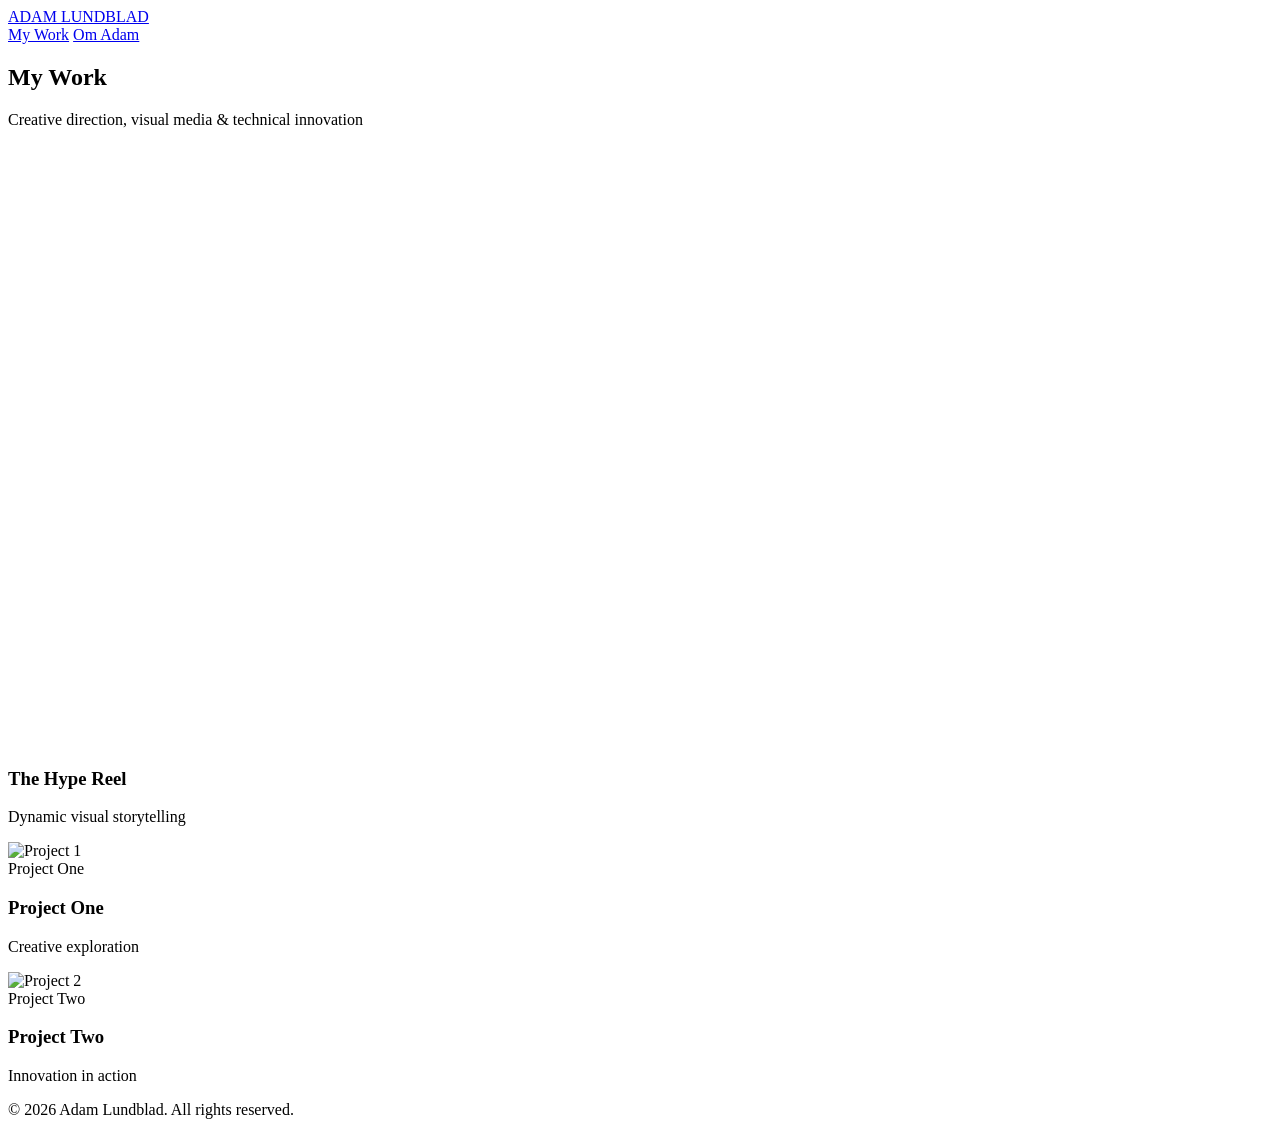
==== index.html @ 7aebf374 "main Added all" ====
<!DOCTYPE html>
<html lang="en">
<head>
    <meta charset="UTF-8">
    <meta name="viewport" content="width=device-width, initial-scale=1.0">
    <title>Adam Lundblad - My Work</title>
    <link rel="stylesheet" href="styles.css">
</head>
<body>
    <nav class="navbar">
        <div class="nav-container">
            <a href="index.html" class="logo">ADAM LUNDBLAD</a>
            <div class="nav-menu">
                <a href="index.html" class="nav-link active">My Work</a>
                <a href="about.html" class="nav-link">Om Adam</a>
            </div>
        </div>
    </nav>

    <main class="main-content">
        <section class="hero">
            <div class="hero-content">
                <h1>My Work</h1>
                <p>Creative direction, visual media & technical innovation</p>
            </div>
        </section>

        <section class="portfolio">
            <div class="portfolio-grid">
                <!-- The Hype Reel -->
                <div class="portfolio-item featured">
                    <div class="video-container">
                        <iframe width="100%" height="600" style="border-radius: 8px; border: none;" src="https://www.youtube.com/embed/ImdGEAV1Suw" frameborder="0" allow="accelerometer; autoplay; clipboard-write; encrypted-media; gyroscope; picture-in-picture" allowfullscreen></iframe>
                    </div>
                    <div class="item-info">
                        <h3>The Hype Reel</h3>
                        <p>Dynamic visual storytelling</p>
                    </div>
                </div>

                <!-- Project 1 -->
                <div class="portfolio-item">
                    <div class="image-container">
                        <img src="assets/project-1.png" alt="Project 1">
                        <div class="overlay">
                            <span>Project One</span>
                        </div>
                    </div>
                    <div class="item-info">
                        <h3>Project One</h3>
                        <p>Creative exploration</p>
                    </div>
                </div>

                <!-- Project 2 -->
                <div class="portfolio-item">
                    <div class="image-container">
                        <img src="assets/project-2.png" alt="Project 2">
                        <div class="overlay">
                            <span>Project Two</span>
                        </div>
                    </div>
                    <div class="item-info">
                        <h3>Project Two</h3>
                        <p>Innovation in action</p>
                    </div>
                </div>
            </div>
        </section>
    </main>

    <footer class="footer">
        <p>&copy; 2026 Adam Lundblad. All rights reserved.</p>
    </footer>
</body>
</html>
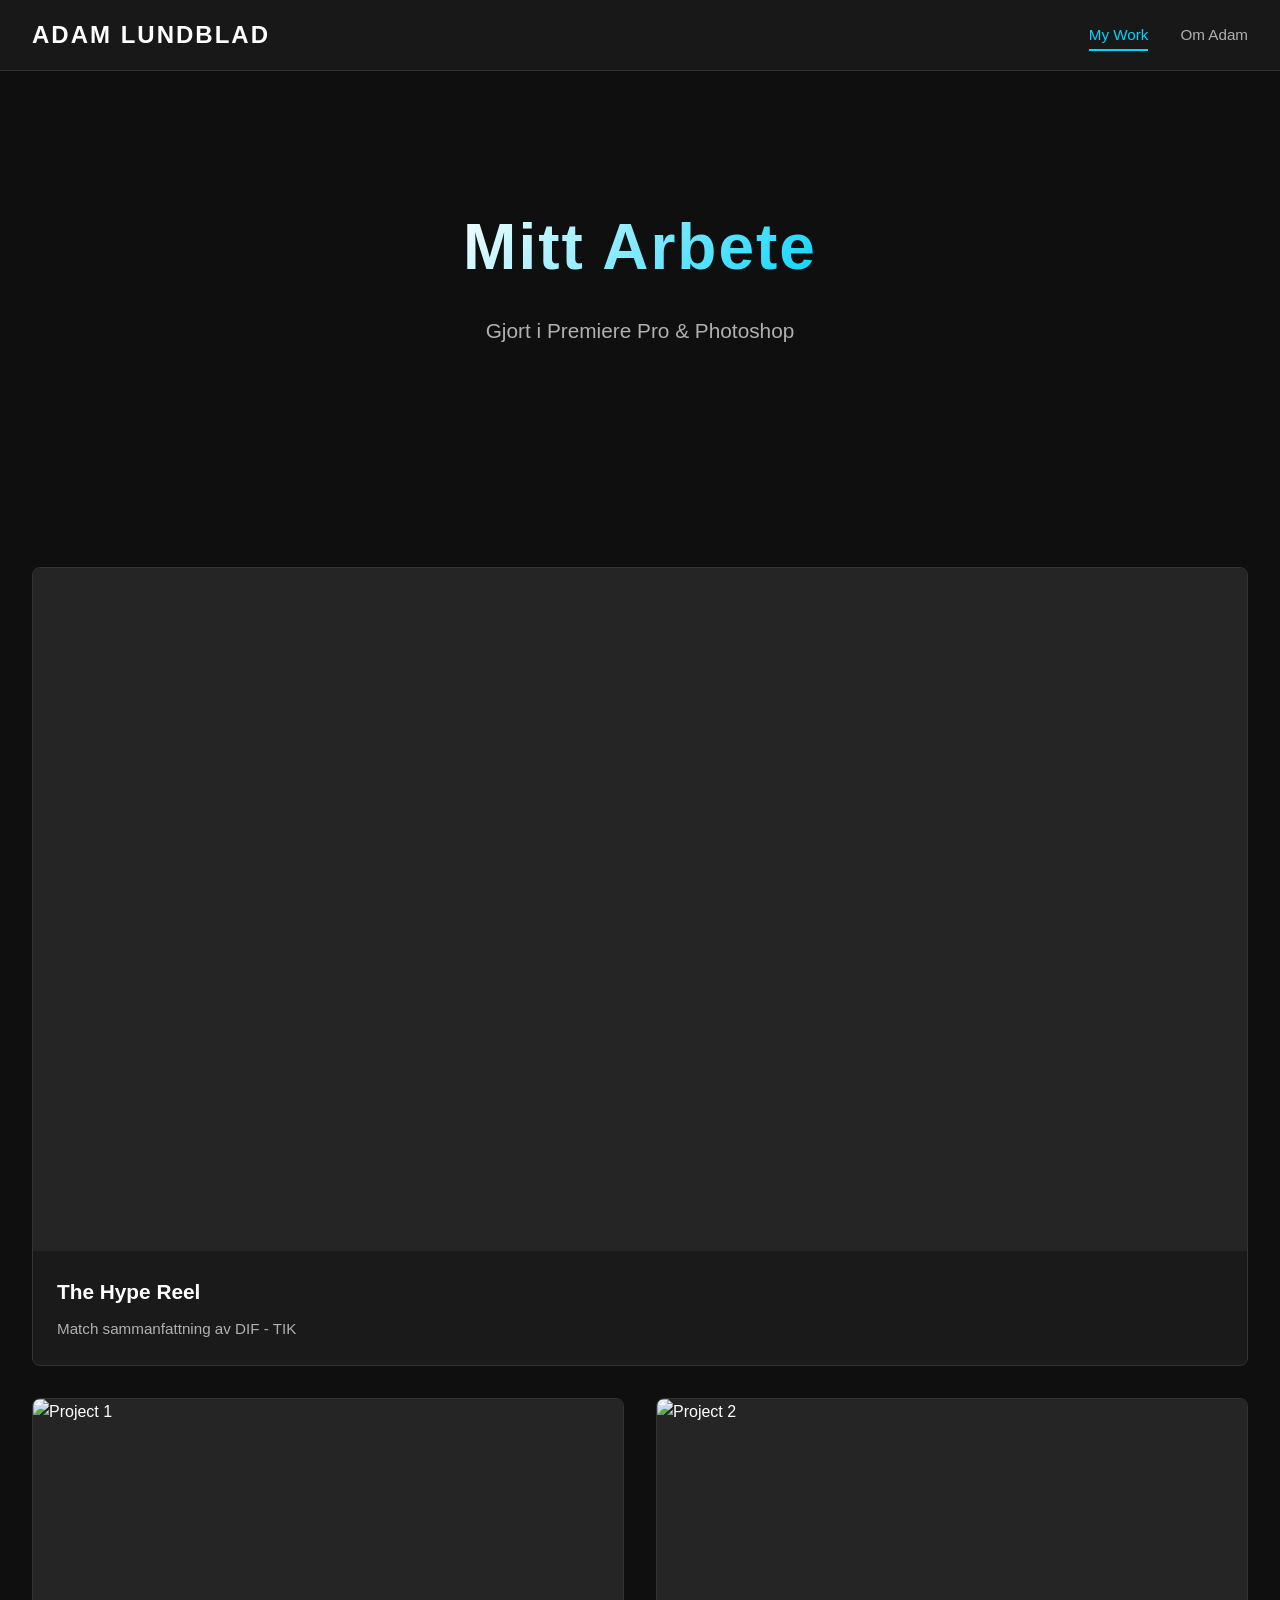
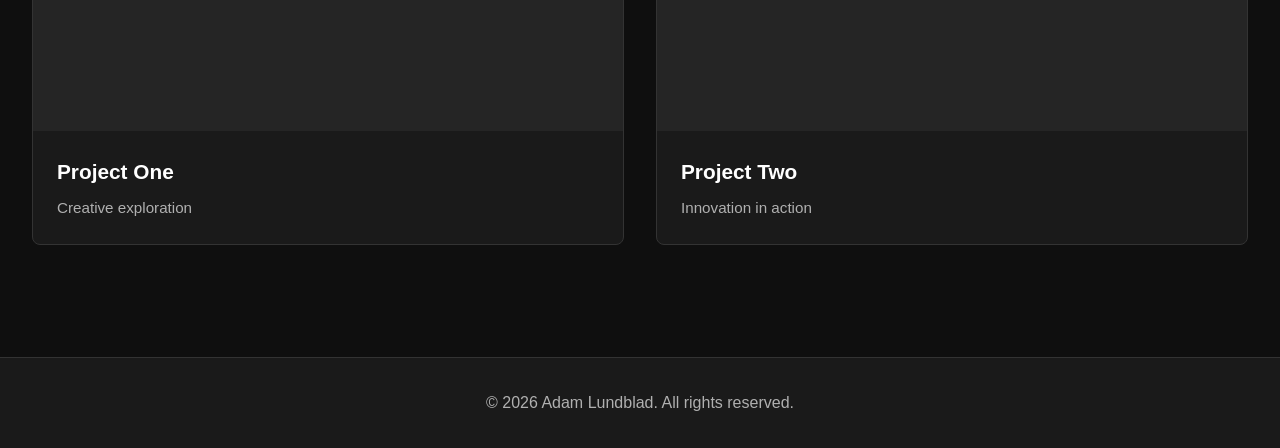
==== commit f2b6a591: "main nytt nytt" ====
--- a/index.html
+++ b/index.html
@@ -20,8 +20,8 @@
     <main class="main-content">
         <section class="hero">
             <div class="hero-content">
-                <h1>My Work</h1>
-                <p>Creative direction, visual media & technical innovation</p>
+                <h1>Mitt Arbete</h1>
+                <p>Gjort i Premiere Pro & Photoshop</p>
             </div>
         </section>
 
@@ -34,7 +34,7 @@
                     </div>
                     <div class="item-info">
                         <h3>The Hype Reel</h3>
-                        <p>Dynamic visual storytelling</p>
+                        <p>Match sammanfattning av DIF - TIK</p>
                     </div>
                 </div>
 
--- a/styles.css
+++ b/styles.css
@@ -0,0 +1,390 @@
+* {
+    margin: 0;
+    padding: 0;
+    box-sizing: border-box;
+}
+
+:root {
+    --bg-dark: #0f0f0f;
+    --bg-secondary: #1a1a1a;
+    --bg-tertiary: #252525;
+    --text-primary: #ffffff;
+    --text-secondary: #b0b0b0;
+    --accent: #00d4ff;
+    --accent-hover: #00b8d4;
+    --border: #333333;
+}
+
+body {
+    font-family: -apple-system, BlinkMacSystemFont, 'Segoe UI', 'Roboto', 'Oxygen', 'Ubuntu', 'Cantarell', sans-serif;
+    background-color: var(--bg-dark);
+    color: var(--text-primary);
+    line-height: 1.6;
+    overflow-x: hidden;
+}
+
+/* Navigation */
+.navbar {
+    background-color: var(--bg-secondary);
+    border-bottom: 1px solid var(--border);
+    position: sticky;
+    top: 0;
+    z-index: 100;
+    backdrop-filter: blur(10px);
+    background-color: rgba(26, 26, 26, 0.95);
+}
+
+.nav-container {
+    max-width: 1400px;
+    margin: 0 auto;
+    padding: 1rem 2rem;
+    display: flex;
+    justify-content: space-between;
+    align-items: center;
+}
+
+.logo {
+    font-size: 1.5rem;
+    font-weight: 700;
+    color: var(--text-primary);
+    text-decoration: none;
+    letter-spacing: 2px;
+    transition: color 0.3s ease;
+}
+
+.logo:hover {
+    color: var(--accent);
+}
+
+.nav-menu {
+    display: flex;
+    gap: 2rem;
+}
+
+.nav-link {
+    color: var(--text-secondary);
+    text-decoration: none;
+    font-size: 0.95rem;
+    font-weight: 500;
+    transition: all 0.3s ease;
+    position: relative;
+}
+
+.nav-link:hover {
+    color: var(--accent);
+}
+
+.nav-link.active {
+    color: var(--accent);
+}
+
+.nav-link.active::after {
+    content: '';
+    position: absolute;
+    bottom: -4px;
+    left: 0;
+    right: 0;
+    height: 2px;
+    background-color: var(--accent);
+}
+
+/* Main Content */
+.main-content {
+    max-width: 1400px;
+    margin: 0 auto;
+    padding: 0 2rem;
+    min-height: calc(100vh - 200px);
+}
+
+/* Hero Section */
+.hero {
+    display: flex;
+    align-items: center;
+    justify-content: center;
+    min-height: 400px;
+    text-align: center;
+    padding: 4rem 0;
+}
+
+.hero-content h1 {
+    font-size: 4rem;
+    font-weight: 800;
+    margin-bottom: 1rem;
+    letter-spacing: 2px;
+    background: linear-gradient(135deg, var(--text-primary) 0%, var(--accent) 100%);
+    -webkit-background-clip: text;
+    -webkit-text-fill-color: transparent;
+    background-clip: text;
+}
+
+.hero-content p {
+    font-size: 1.3rem;
+    color: var(--text-secondary);
+    max-width: 600px;
+    margin: 0 auto;
+}
+
+/* Portfolio Grid */
+.portfolio {
+    padding: 3rem 0;
+}
+
+.portfolio-grid {
+    display: grid;
+    grid-template-columns: repeat(2, 1fr);
+    gap: 2rem;
+    margin-top: 3rem;
+}
+
+.portfolio-item {
+    background-color: var(--bg-secondary);
+    border: 1px solid var(--border);
+    border-radius: 8px;
+    overflow: hidden;
+    transition: all 0.3s ease;
+    cursor: pointer;
+}
+
+.portfolio-item:hover {
+    border-color: var(--accent);
+    transform: translateY(-5px);
+    box-shadow: 0 10px 30px rgba(0, 212, 255, 0.1);
+}
+
+.portfolio-item.featured {
+    grid-column: span 2;
+}
+
+.video-container,
+.image-container {
+    position: relative;
+    width: 100%;
+    overflow: hidden;
+    background-color: var(--bg-tertiary);
+}
+
+.video-container {
+    aspect-ratio: 16 / 9;
+}
+
+.image-container {
+    aspect-ratio: 16 / 9;
+}
+
+.video-container video,
+.image-container img {
+    width: 100%;
+    height: 100%;
+    object-fit: cover;
+    transition: transform 0.3s ease;
+}
+
+.portfolio-item:hover .video-container video,
+.portfolio-item:hover .image-container img {
+    transform: scale(1.05);
+}
+
+.image-container {
+    position: relative;
+}
+
+.overlay {
+    position: absolute;
+    top: 0;
+    left: 0;
+    right: 0;
+    bottom: 0;
+    background: rgba(0, 212, 255, 0.1);
+    display: flex;
+    align-items: center;
+    justify-content: center;
+    opacity: 0;
+    transition: opacity 0.3s ease;
+}
+
+.overlay span {
+    color: var(--accent);
+    font-weight: 600;
+    font-size: 1.1rem;
+}
+
+.portfolio-item:hover .overlay {
+    opacity: 1;
+}
+
+.item-info {
+    padding: 1.5rem;
+}
+
+.item-info h3 {
+    font-size: 1.3rem;
+    margin-bottom: 0.5rem;
+    color: var(--text-primary);
+}
+
+.item-info p {
+    color: var(--text-secondary);
+    font-size: 0.95rem;
+}
+
+/* About Section */
+.about-section {
+    padding: 4rem 0;
+}
+
+.about-container {
+    display: grid;
+    grid-template-columns: 1fr 1fr;
+    gap: 4rem;
+    align-items: start;
+}
+
+.about-image {
+    position: sticky;
+    top: 100px;
+}
+
+.about-image img {
+    width: 100%;
+    border-radius: 8px;
+    border: 1px solid var(--border);
+    box-shadow: 0 20px 40px rgba(0, 212, 255, 0.05);
+    transition: all 0.3s ease;
+}
+
+.about-image:hover img {
+    border-color: var(--accent);
+    box-shadow: 0 20px 40px rgba(0, 212, 255, 0.15);
+}
+
+.about-content h1 {
+    font-size: 3rem;
+    margin-bottom: 2rem;
+    letter-spacing: 1px;
+    background: linear-gradient(135deg, var(--text-primary) 0%, var(--accent) 100%);
+    -webkit-background-clip: text;
+    -webkit-text-fill-color: transparent;
+    background-clip: text;
+}
+
+.about-text {
+    margin-bottom: 2rem;
+}
+
+.about-text p {
+    font-size: 1.1rem;
+    color: var(--text-secondary);
+    line-height: 1.8;
+    margin-bottom: 1.5rem;
+}
+
+.skills h3 {
+    font-size: 1.3rem;
+    color: var(--accent);
+    margin-bottom: 1rem;
+}
+
+.skills ul {
+    list-style: none;
+}
+
+.skills li {
+    padding: 0.8rem;
+    margin-bottom: 0.5rem;
+    background-color: var(--bg-secondary);
+    border-left: 3px solid var(--accent);
+    border-radius: 4px;
+    color: var(--text-secondary);
+    transition: all 0.3s ease;
+}
+
+.skills li:hover {
+    background-color: var(--bg-tertiary);
+    color: var(--text-primary);
+    padding-left: 1.2rem;
+}
+
+/* Footer */
+.footer {
+    background-color: var(--bg-secondary);
+    border-top: 1px solid var(--border);
+    padding: 2rem;
+    text-align: center;
+    color: var(--text-secondary);
+    margin-top: 4rem;
+}
+
+/* Responsive Design */
+@media (max-width: 1024px) {
+    .portfolio-grid {
+        grid-template-columns: 1fr;
+        gap: 1.5rem;
+    }
+
+    .portfolio-item.featured {
+        grid-column: span 1;
+    }
+
+    .about-container {
+        grid-template-columns: 1fr;
+        gap: 2rem;
+    }
+
+    .about-image {
+        position: static;
+    }
+}
+
+@media (max-width: 768px) {
+    .hero-content h1 {
+        font-size: 2.5rem;
+    }
+
+    .hero-content p {
+        font-size: 1rem;
+    }
+
+    .nav-menu {
+        gap: 1rem;
+    }
+
+    .nav-link {
+        font-size: 0.85rem;
+    }
+
+    .portfolio-grid {
+        grid-template-columns: 1fr;
+    }
+
+    .about-content h1 {
+        font-size: 2rem;
+    }
+
+    .main-content {
+        padding: 0 1rem;
+    }
+
+    .about-container {
+        gap: 1.5rem;
+    }
+}
+
+@media (max-width: 480px) {
+    .hero-content h1 {
+        font-size: 1.8rem;
+    }
+
+    .nav-container {
+        flex-direction: column;
+        gap: 1rem;
+    }
+
+    .nav-menu {
+        width: 100%;
+        justify-content: center;
+    }
+
+    .logo {
+        font-size: 1.2rem;
+    }
+}
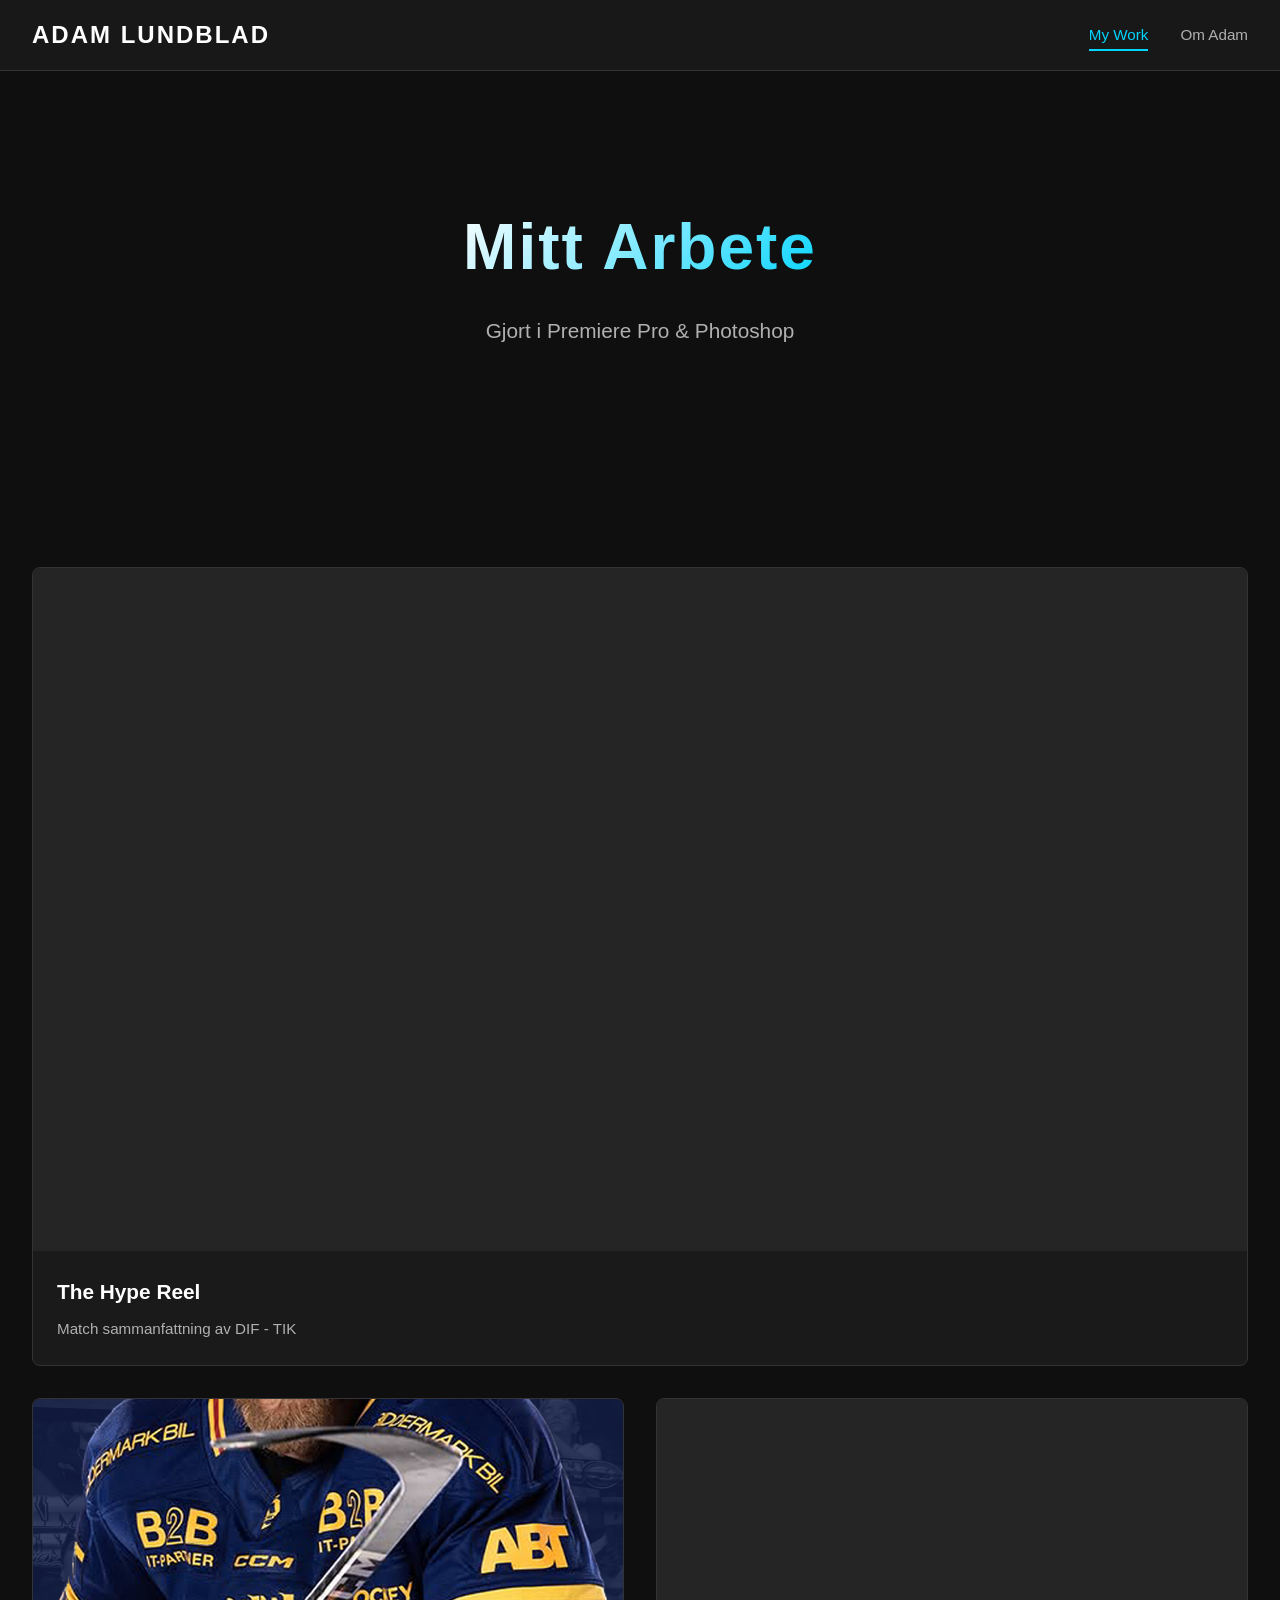
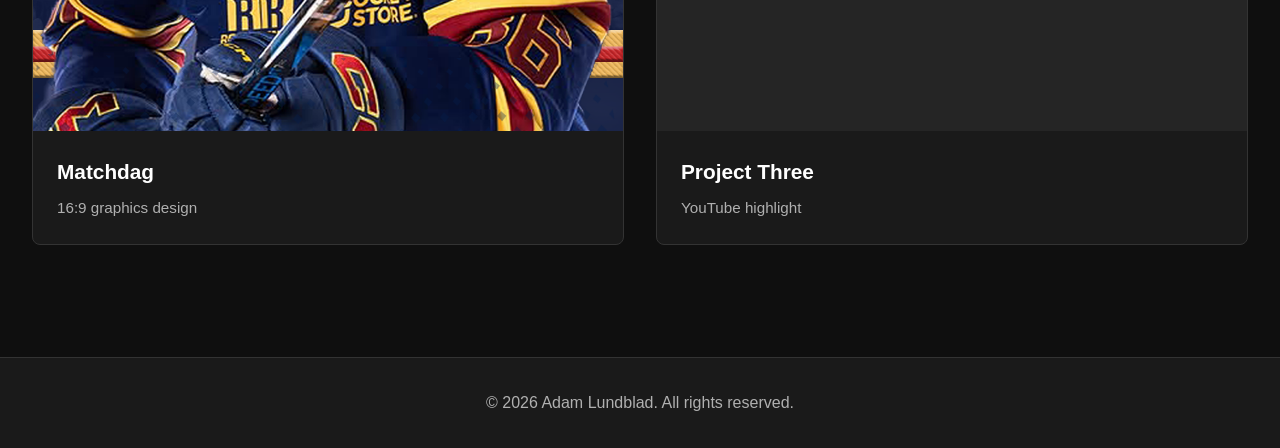
==== commit 998d25f0: "main added material to portfolie" ====
--- a/index.html
+++ b/index.html
@@ -30,7 +30,7 @@
                 <!-- The Hype Reel -->
                 <div class="portfolio-item featured">
                     <div class="video-container">
-                        <iframe width="100%" height="600" style="border-radius: 8px; border: none;" src="https://www.youtube.com/embed/ImdGEAV1Suw" frameborder="0" allow="accelerometer; autoplay; clipboard-write; encrypted-media; gyroscope; picture-in-picture" allowfullscreen></iframe>
+                        <iframe src="https://www.youtube.com/embed/ImdGEAV1Suw" title="The Hype Reel" frameborder="0" allow="accelerometer; autoplay; clipboard-write; encrypted-media; gyroscope; picture-in-picture" allowfullscreen></iframe>
                     </div>
                     <div class="item-info">
                         <h3>The Hype Reel</h3>
@@ -41,28 +41,25 @@
                 <!-- Project 1 -->
                 <div class="portfolio-item">
                     <div class="image-container">
-                        <img src="assets/project-1.png" alt="Project 1">
+                        <img src="Matchdag.png" alt="Matchdag">
                         <div class="overlay">
-                            <span>Project One</span>
+                            <span>Matchdag</span>
                         </div>
                     </div>
                     <div class="item-info">
-                        <h3>Project One</h3>
-                        <p>Creative exploration</p>
+                        <h3>Matchdag</h3>
+                        <p>16:9 graphics design</p>
                     </div>
                 </div>
 
                 <!-- Project 2 -->
                 <div class="portfolio-item">
-                    <div class="image-container">
-                        <img src="assets/project-2.png" alt="Project 2">
-                        <div class="overlay">
-                            <span>Project Two</span>
-                        </div>
+                    <div class="video-container">
+                        <iframe src="https://www.youtube.com/embed/vqIFJWY6nXI" title="Project Three Video" frameborder="0" allow="accelerometer; autoplay; clipboard-write; encrypted-media; gyroscope; picture-in-picture" allowfullscreen></iframe>
                     </div>
                     <div class="item-info">
-                        <h3>Project Two</h3>
-                        <p>Innovation in action</p>
+                        <h3>Project Three</h3>
+                        <p>YouTube highlight</p>
                     </div>
                 </div>
             </div>
@@ -73,4 +70,4 @@
         <p>&copy; 2026 Adam Lundblad. All rights reserved.</p>
     </footer>
 </body>
-</html>+</html>
--- a/styles.css
+++ b/styles.css
@@ -387,4 +387,11 @@
     .logo {
         font-size: 1.2rem;
     }
-}+}
+
+.video-container iframe {
+    width: 100%;
+    height: 100%;
+    border: 0;
+    display: block;
+}
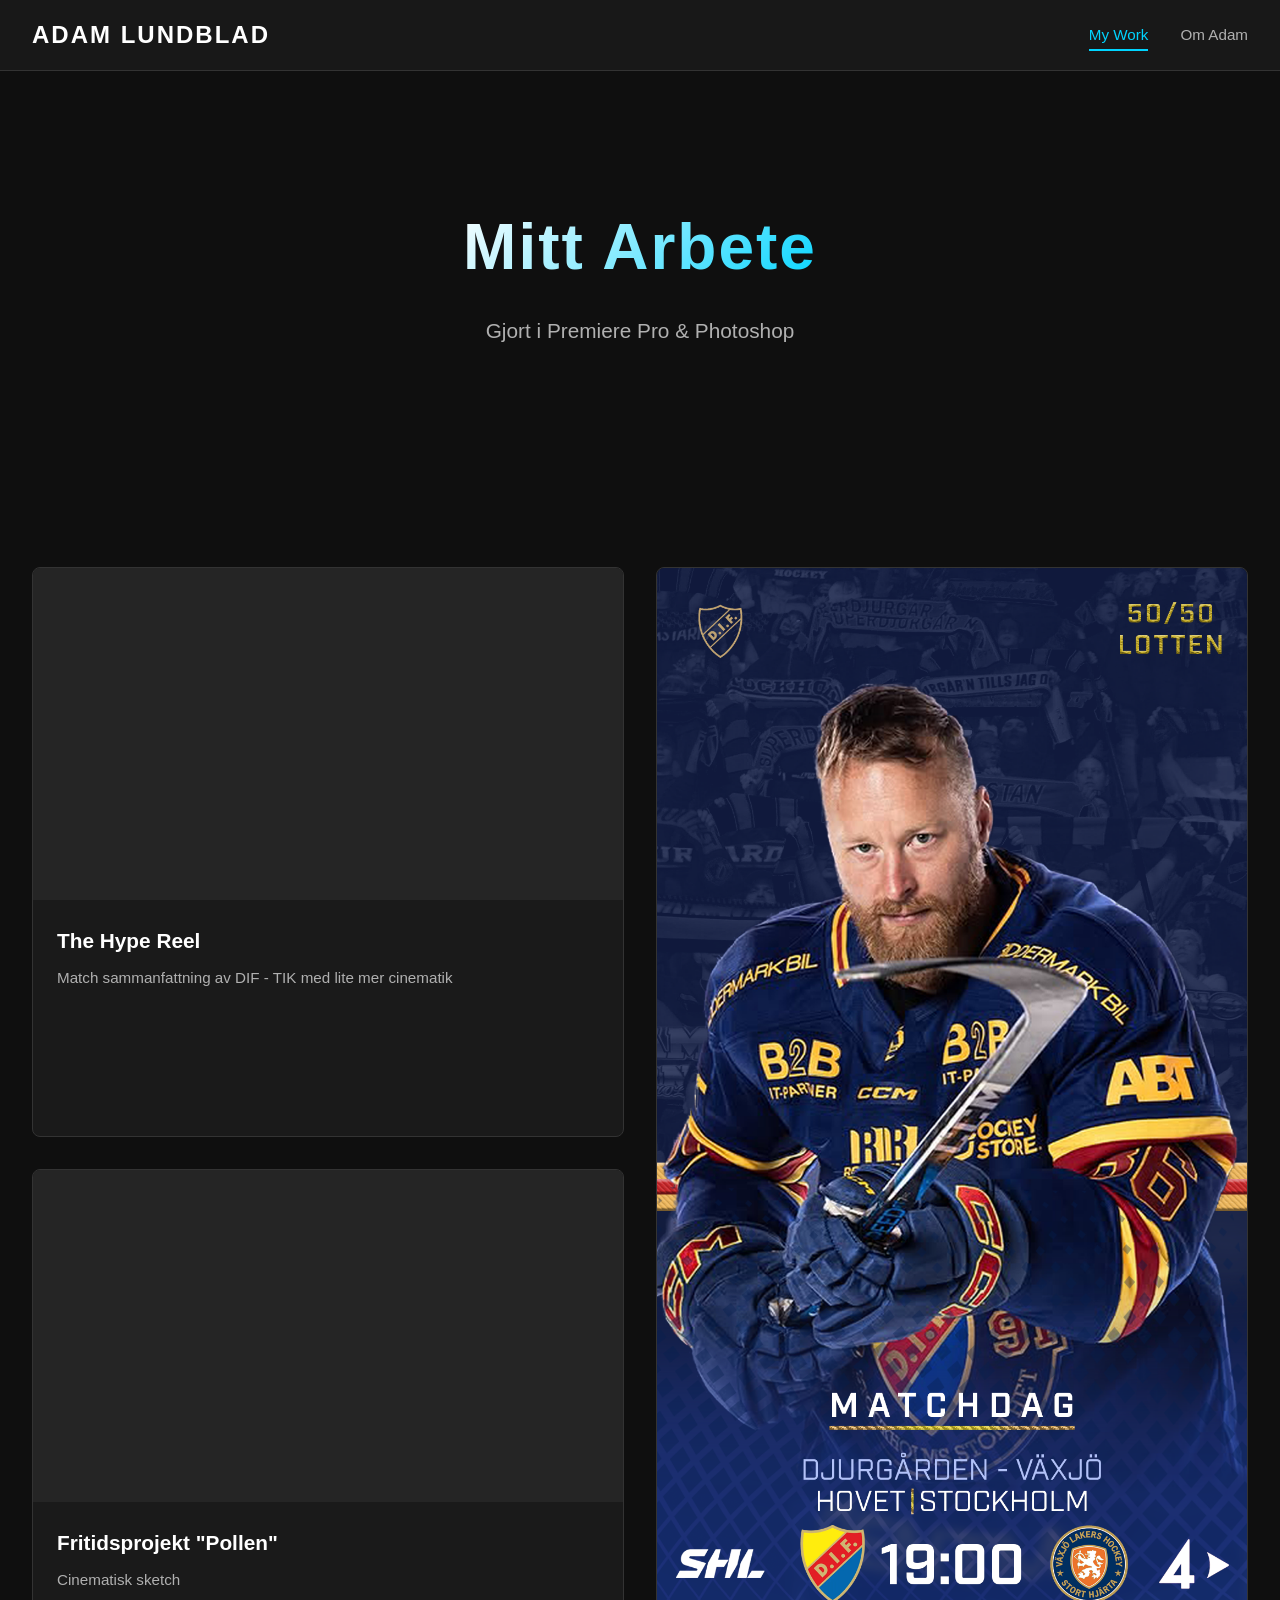
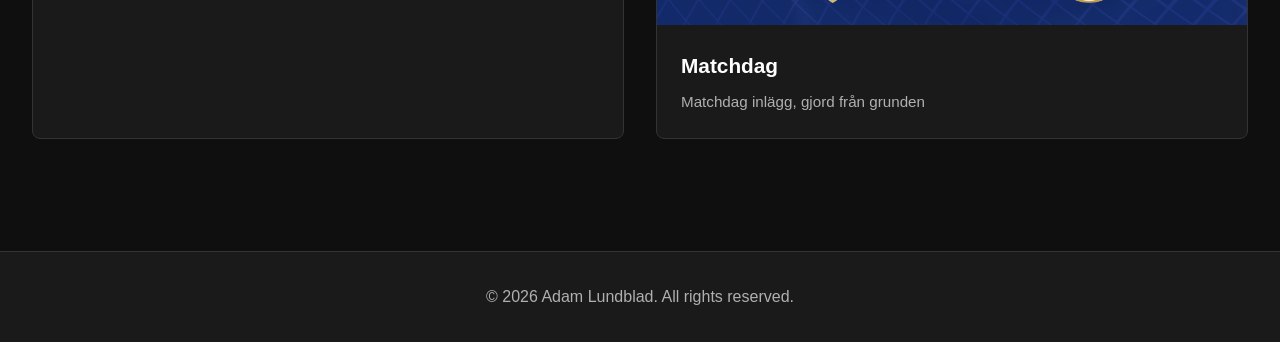
==== commit 83d022f9: "main Changed design layout" ====
--- a/index.html
+++ b/index.html
@@ -28,27 +28,13 @@
         <section class="portfolio">
             <div class="portfolio-grid">
                 <!-- The Hype Reel -->
-                <div class="portfolio-item featured">
+                <div class="portfolio-item">
                     <div class="video-container">
                         <iframe src="https://www.youtube.com/embed/ImdGEAV1Suw" title="The Hype Reel" frameborder="0" allow="accelerometer; autoplay; clipboard-write; encrypted-media; gyroscope; picture-in-picture" allowfullscreen></iframe>
                     </div>
                     <div class="item-info">
                         <h3>The Hype Reel</h3>
-                        <p>Match sammanfattning av DIF - TIK</p>
-                    </div>
-                </div>
-
-                <!-- Project 1 -->
-                <div class="portfolio-item">
-                    <div class="image-container">
-                        <img src="Matchdag.png" alt="Matchdag">
-                        <div class="overlay">
-                            <span>Matchdag</span>
-                        </div>
-                    </div>
-                    <div class="item-info">
-                        <h3>Matchdag</h3>
-                        <p>16:9 graphics design</p>
+                        <p>Match sammanfattning av DIF - TIK med lite mer cinematik</p>
                     </div>
                 </div>
 
@@ -58,8 +44,24 @@
                         <iframe src="https://www.youtube.com/embed/vqIFJWY6nXI" title="Project Three Video" frameborder="0" allow="accelerometer; autoplay; clipboard-write; encrypted-media; gyroscope; picture-in-picture" allowfullscreen></iframe>
                     </div>
                     <div class="item-info">
-                        <h3>Project Three</h3>
-                        <p>YouTube highlight</p>
+                        <h3>Fritidsprojekt "Pollen"</h3>
+                        <p>Cinematisk sketch</p>
+                    </div>
+                </div>
+
+                <!-- Project 1 -->
+                <div class="portfolio-item image-featured">
+                    <a href="Matchdag.png" target="_blank" rel="noopener noreferrer" class="card-link">
+                        <div class="image-container">
+                            <img src="Matchdag.png" alt="Matchdag">
+                            <div class="overlay">
+                                <span>Matchdag</span>
+                            </div>
+                        </div>
+                    </a>
+                    <div class="item-info">
+                        <h3>Matchdag</h3>
+                        <p>Matchdag inlägg, gjord från grunden</p>
                     </div>
                 </div>
             </div>
--- a/styles.css
+++ b/styles.css
@@ -153,6 +153,13 @@
 
 .portfolio-item.featured {
     grid-column: span 2;
+}
+
+.portfolio-item.image-featured {
+    grid-column: 2;
+    grid-row: 1 / span 2;
+    display: flex;
+    flex-direction: column;
 }
 
 .video-container,
@@ -325,6 +332,11 @@
         grid-column: span 1;
     }
 
+    .portfolio-item.image-featured {
+        grid-column: auto;
+        grid-row: auto;
+    }
+
     .about-container {
         grid-template-columns: 1fr;
         gap: 2rem;
@@ -395,3 +407,18 @@
     border: 0;
     display: block;
 }
+
+.card-link {
+    display: block;
+    color: inherit;
+    text-decoration: none;
+}
+
+.portfolio-item.image-featured .card-link {
+    flex: 1;
+}
+
+.portfolio-item.image-featured .image-container {
+    height: 100%;
+    aspect-ratio: auto;
+}
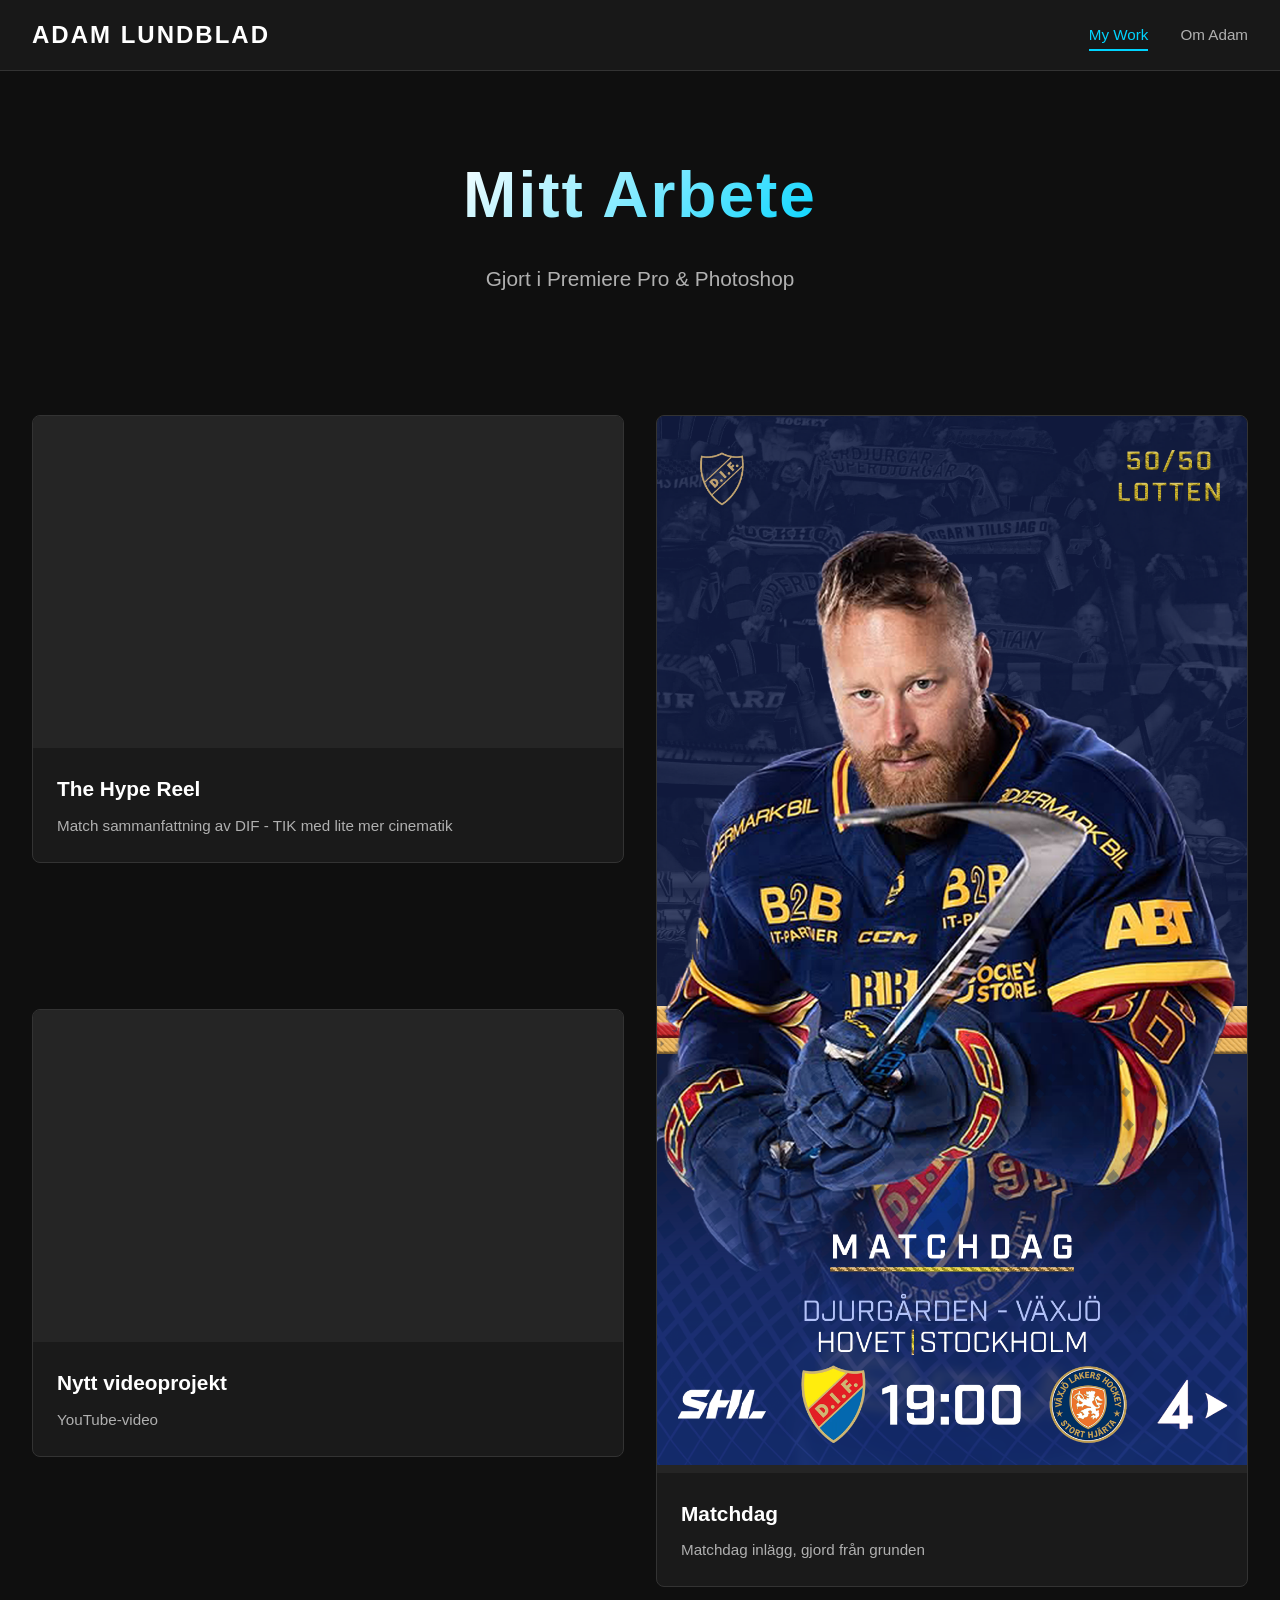
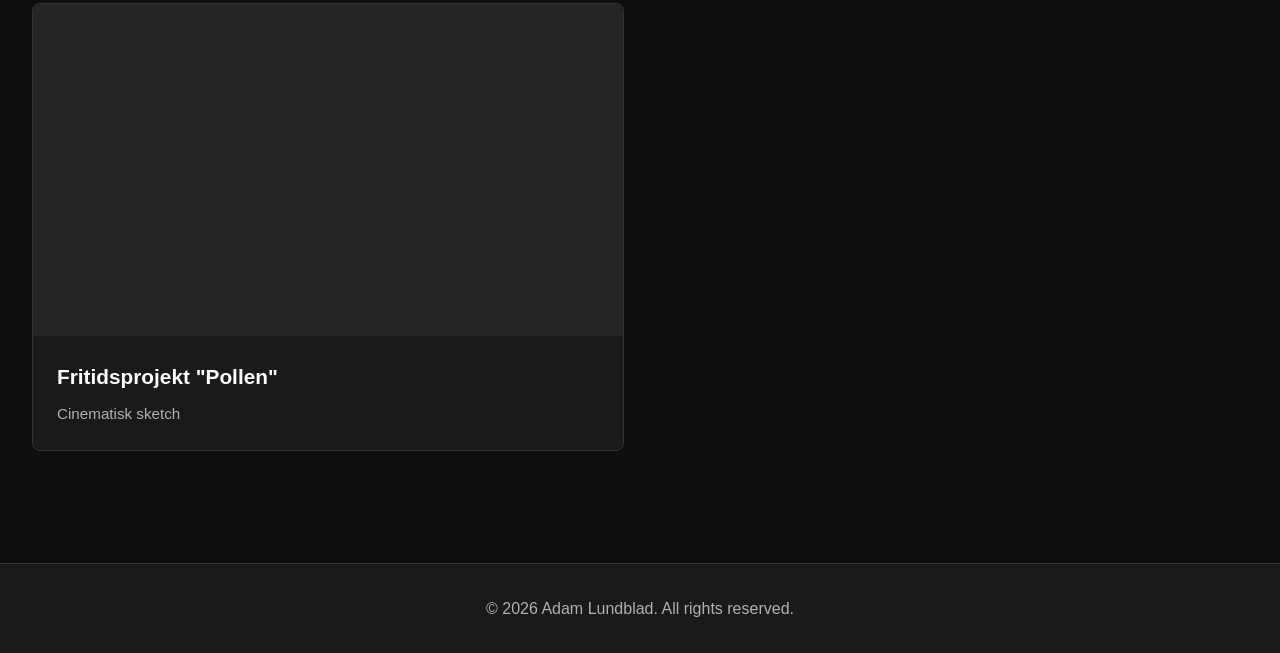
==== commit 7e2a2230: "main added vid" ====
--- a/index.html
+++ b/index.html
@@ -41,6 +41,17 @@
                 <!-- Project 2 -->
                 <div class="portfolio-item">
                     <div class="video-container">
+                        <iframe src="https://www.youtube.com/embed/uXF8dxhD0Z0" title="Project Two Video" frameborder="0" allow="accelerometer; autoplay; clipboard-write; encrypted-media; gyroscope; picture-in-picture" allowfullscreen></iframe>
+                    </div>
+                    <div class="item-info">
+                        <h3>Nytt videoprojekt</h3>
+                        <p>YouTube-video</p>
+                    </div>
+                </div>
+
+                <!-- Project 3 -->
+                <div class="portfolio-item">
+                    <div class="video-container">
                         <iframe src="https://www.youtube.com/embed/vqIFJWY6nXI" title="Project Three Video" frameborder="0" allow="accelerometer; autoplay; clipboard-write; encrypted-media; gyroscope; picture-in-picture" allowfullscreen></iframe>
                     </div>
                     <div class="item-info">
--- a/styles.css
+++ b/styles.css
@@ -101,9 +101,9 @@
     display: flex;
     align-items: center;
     justify-content: center;
-    min-height: 400px;
+    min-height: 280px;
     text-align: center;
-    padding: 4rem 0;
+    padding: 2rem 0 1rem;
 }
 
 .hero-content h1 {
@@ -132,8 +132,10 @@
 .portfolio-grid {
     display: grid;
     grid-template-columns: repeat(2, 1fr);
-    gap: 2rem;
-    margin-top: 3rem;
+    column-gap: 2rem;
+    row-gap: 1rem;
+    margin-top: 1rem;
+    align-items: start;
 }
 
 .portfolio-item {
@@ -143,6 +145,7 @@
     overflow: hidden;
     transition: all 0.3s ease;
     cursor: pointer;
+    align-self: start;
 }
 
 .portfolio-item:hover {
@@ -225,13 +228,14 @@
 
 .item-info h3 {
     font-size: 1.3rem;
-    margin-bottom: 0.5rem;
+    margin: 0 0 0.5rem;
     color: var(--text-primary);
 }
 
 .item-info p {
     color: var(--text-secondary);
     font-size: 0.95rem;
+    margin: 0;
 }
 
 /* About Section */
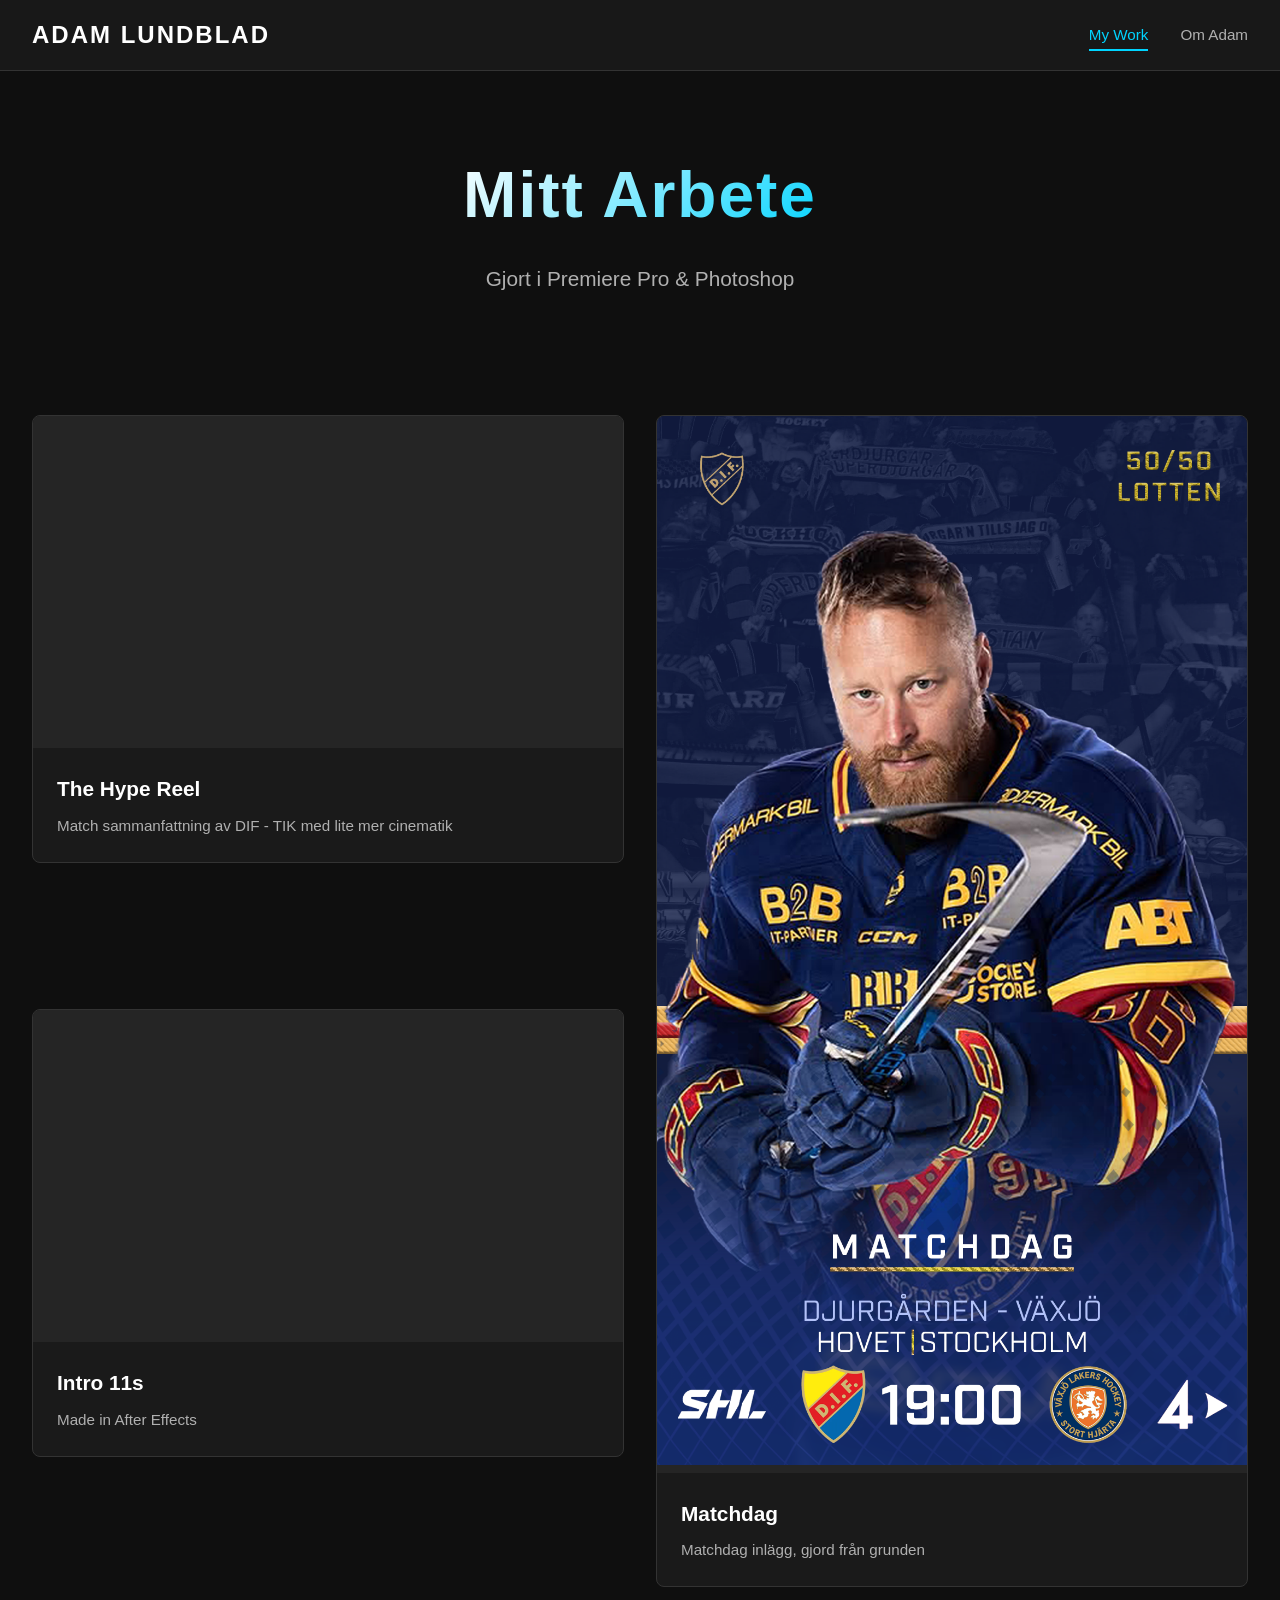
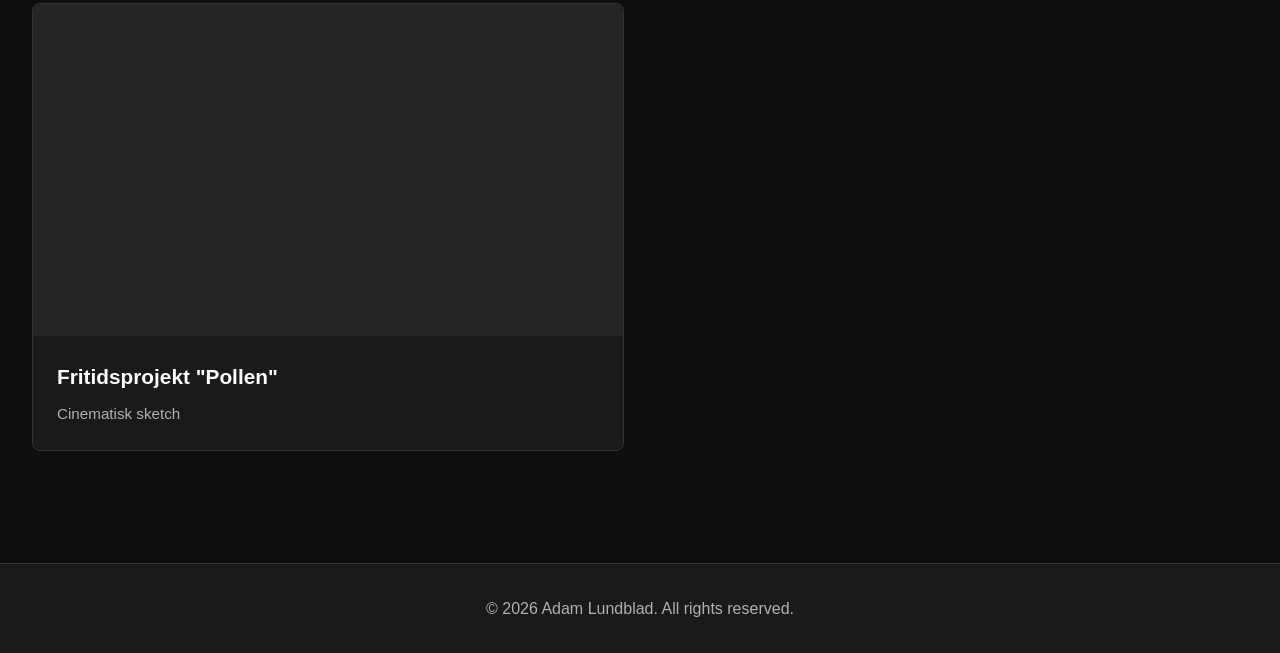
==== commit 76ed91ef: "main desc update" ====
--- a/index.html
+++ b/index.html
@@ -44,8 +44,8 @@
                         <iframe src="https://www.youtube.com/embed/uXF8dxhD0Z0" title="Project Two Video" frameborder="0" allow="accelerometer; autoplay; clipboard-write; encrypted-media; gyroscope; picture-in-picture" allowfullscreen></iframe>
                     </div>
                     <div class="item-info">
-                        <h3>Nytt videoprojekt</h3>
-                        <p>YouTube-video</p>
+                        <h3>Intro 11s</h3>
+                        <p>Made in After Effects</p>
                     </div>
                 </div>
 
